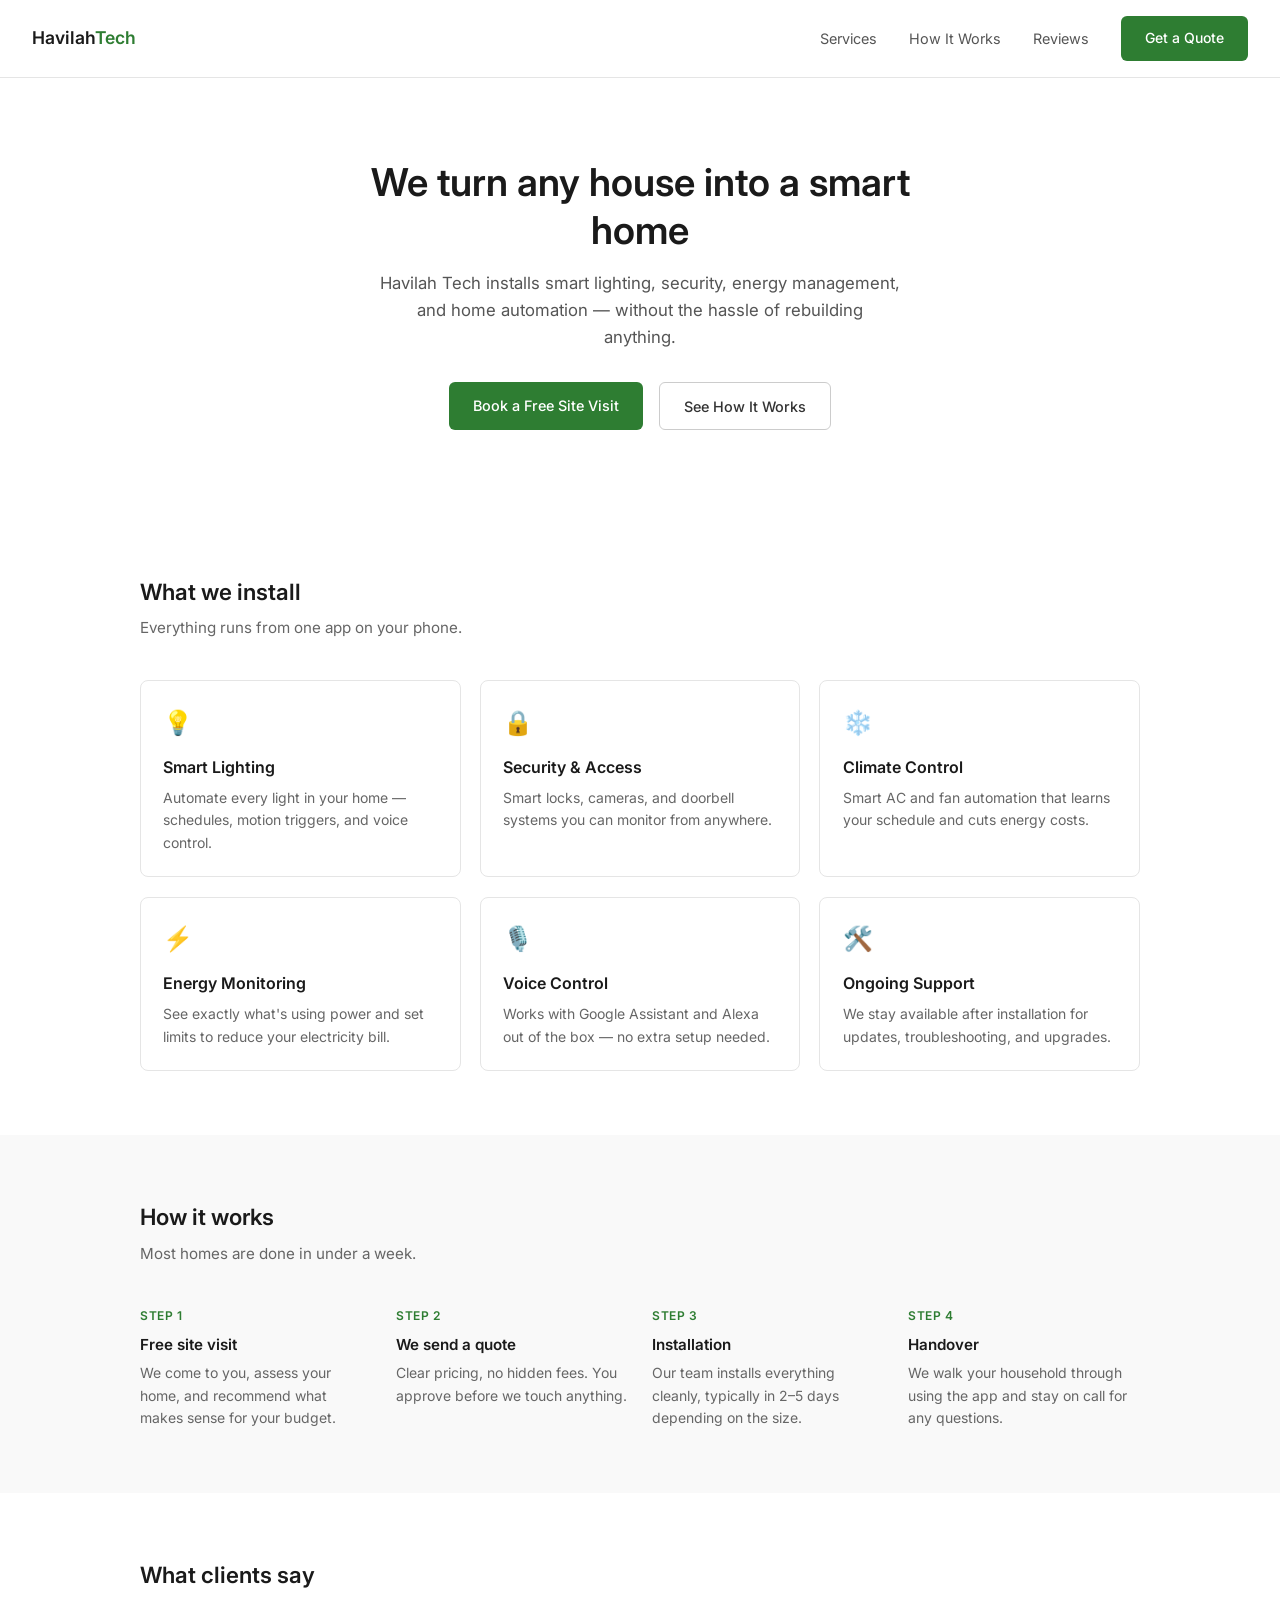
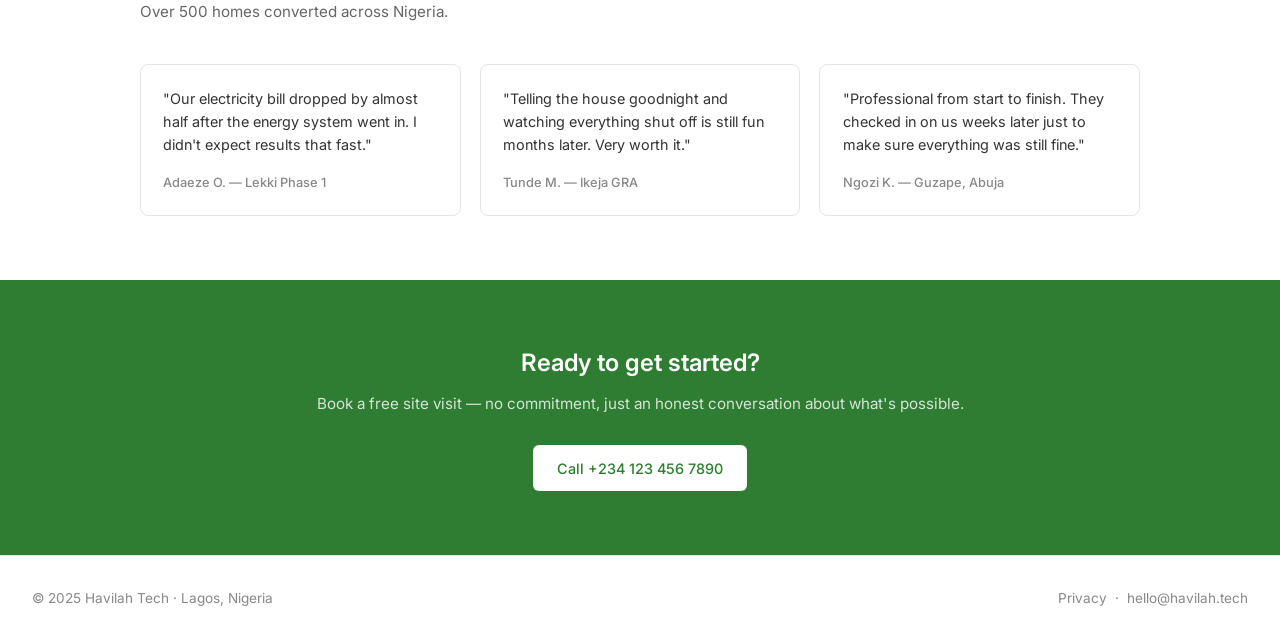
==== Day 1/havilah tech-landing.html @ f2fe2f76 "initial commit" ====
<!DOCTYPE html>
<html lang="en">
<head>
  <meta charset="UTF-8" />
  <meta name="viewport" content="width=device-width, initial-scale=1.0" />
  <title>Havilah Tech — Smart Home Conversions</title>
  <link rel="preconnect" href="https://fonts.googleapis.com" />
  <link href="https://fonts.googleapis.com/css2?family=Inter:wght@400;500;600&display=swap" rel="stylesheet" />
  <link rel="stylesheet" href="havilah tech landing.css">
</head>
<body>

  <nav>
    <div class="logo">Havilah<span>Tech</span></div>
    <ul id="nav-menu">
      <li><a href="#services">Services</a></li>
      <li><a href="#how">How It Works</a></li>
      <li><a href="#testimonials">Reviews</a></li>
      <li><a href="#contact" class="nav-btn btn">Get a Quote</a></li>
    </ul>
    <button class="menu-toggle" onclick="document.getElementById('nav-menu').classList.toggle('open')">☰</button>
  </nav>

  <!-- HERO -->
  <section class="hero">
    <h1>We turn any house into a smart home</h1>
    <p>Havilah Tech installs smart lighting, security, energy management, and home automation — without the hassle of rebuilding anything.</p>
    <div class="hero-actions">
      <a href="#contact" class="btn btn-green">Book a Free Site Visit</a>
      <a href="#how" class="btn btn-outline">See How It Works</a>
    </div>
  </section>

  <!-- SERVICES -->
  <section class="section" id="services">
    <div class="section-inner">
      <h2 class="section-title">What we install</h2>
      <p class="section-sub">Everything runs from one app on your phone.</p>
      <div class="services-grid">
        <div class="card">
          <div class="card-icon">💡</div>
          <h3>Smart Lighting</h3>
          <p>Automate every light in your home — schedules, motion triggers, and voice control.</p>
        </div>
        <div class="card">
          <div class="card-icon">🔒</div>
          <h3>Security & Access</h3>
          <p>Smart locks, cameras, and doorbell systems you can monitor from anywhere.</p>
        </div>
        <div class="card">
          <div class="card-icon">❄️</div>
          <h3>Climate Control</h3>
          <p>Smart AC and fan automation that learns your schedule and cuts energy costs.</p>
        </div>
        <div class="card">
          <div class="card-icon">⚡</div>
          <h3>Energy Monitoring</h3>
          <p>See exactly what's using power and set limits to reduce your electricity bill.</p>
        </div>
        <div class="card">
          <div class="card-icon">🎙️</div>
          <h3>Voice Control</h3>
          <p>Works with Google Assistant and Alexa out of the box — no extra setup needed.</p>
        </div>
        <div class="card">
          <div class="card-icon">🛠️</div>
          <h3>Ongoing Support</h3>
          <p>We stay available after installation for updates, troubleshooting, and upgrades.</p>
        </div>
      </div>
    </div>
  </section>

  <!-- HOW IT WORKS -->
  <section class="section how" id="how">
    <div class="section-inner">
      <h2 class="section-title">How it works</h2>
      <p class="section-sub">Most homes are done in under a week.</p>
      <div class="steps">
        <div class="step">
          <div class="step-num">STEP 1</div>
          <h3>Free site visit</h3>
          <p>We come to you, assess your home, and recommend what makes sense for your budget.</p>
        </div>
        <div class="step">
          <div class="step-num">STEP 2</div>
          <h3>We send a quote</h3>
          <p>Clear pricing, no hidden fees. You approve before we touch anything.</p>
        </div>
        <div class="step">
          <div class="step-num">STEP 3</div>
          <h3>Installation</h3>
          <p>Our team installs everything cleanly, typically in 2–5 days depending on the size.</p>
        </div>
        <div class="step">
          <div class="step-num">STEP 4</div>
          <h3>Handover</h3>
          <p>We walk your household through using the app and stay on call for any questions.</p>
        </div>
      </div>
    </div>
  </section>

  <!-- TESTIMONIALS -->
  <section class="section" id="testimonials">
    <div class="section-inner">
      <h2 class="section-title">What clients say</h2>
      <p class="section-sub">Over 500 homes converted across Nigeria.</p>
      <div class="testimonials-grid">
        <div class="testimonial">
          <p>"Our electricity bill dropped by almost half after the energy system went in. I didn't expect results that fast."</p>
          <div class="author">Adaeze O. — Lekki Phase 1</div>
        </div>
        <div class="testimonial">
          <p>"Telling the house goodnight and watching everything shut off is still fun months later. Very worth it."</p>
          <div class="author">Tunde M. — Ikeja GRA</div>
        </div>
        <div class="testimonial">
          <p>"Professional from start to finish. They checked in on us weeks later just to make sure everything was still fine."</p>
          <div class="author">Ngozi K. — Guzape, Abuja</div>
        </div>
      </div>
    </div>
  </section>

  <!-- CTA -->
  <section class="section cta" id="contact">
    <div class="section-inner">
      <h2>Ready to get started?</h2>
      <p>Book a free site visit — no commitment, just an honest conversation about what's possible.</p>
      <a href="tel:+2341234567890" class="btn btn-white">Call +234 123 456 7890</a>
    </div>
  </section>

  <footer>
    <div>© 2025 Havilah Tech · Lagos, Nigeria</div>
    <div>
      <a href="#">Privacy</a> &nbsp;·&nbsp;
      <a href="mailto:hello@havilah.tech">hello@havilah.tech</a>
    </div>
  </footer>

</body>
</html>
---- Day 1/havilah tech landing.css ----
* {
    box-sizing: border-box;
    margin: 0;
    padding: 0;
}

body {
    font-family: 'Inter', sans-serif;
    color: #1a1a1a;
    background: #fff;
    font-size: 16px;
    line-height: 1.6;
}

a {
    color: inherit;
    text-decoration: none;
}

img {
    display: block;
    max-width: 100%;
}

/* NAV */
nav {
    display: flex;
    justify-content: space-between;
    align-items: center;
    padding: 1rem 2rem;
    border-bottom: 1px solid #e5e5e5;
    position: sticky;
    top: 0;
    background: #fff;
    z-index: 10;
}

.logo {
    font-weight: 600;
    font-size: 1.1rem;
}

.logo span {
    color: #2e7d32;
}

nav ul {
    display: flex;
    list-style: none;
    gap: 2rem;
    align-items: center;
}

nav ul a {
    font-size: 0.9rem;
    color: #555;
}

nav ul a:hover {
    color: #1a1a1a;
}

.nav-btn {
    background: #2e7d32;
    color: #fff !important;
    padding: 0.5rem 1.1rem;
    border-radius: 6px;
    font-size: 0.875rem !important;
}

.nav-btn:hover {
    background: #256427;
}

/* mobile nav toggle */
.menu-toggle {
    display: none;
    background: none;
    border: none;
    cursor: pointer;
    font-size: 1.4rem;
    color: #1a1a1a;
}

/* HERO */
.hero {
    max-width: 700px;
    margin: 5rem auto;
    padding: 0 2rem;
    text-align: center;
}

.hero h1 {
    font-size: 2.4rem;
    font-weight: 600;
    line-height: 1.25;
    margin-bottom: 1rem;
}

.hero p {
    color: #555;
    font-size: 1.05rem;
    max-width: 520px;
    margin: 0 auto 2rem;
}

.hero-actions {
    display: flex;
    gap: 1rem;
    justify-content: center;
    flex-wrap: wrap;
}

.btn {
    padding: 0.7rem 1.5rem;
    border-radius: 6px;
    font-size: 0.9rem;
    font-weight: 500;
    cursor: pointer;
    border: none;
    display: inline-block;
}

.btn-green {
    background: #2e7d32;
    color: #fff;
}

.btn-green:hover {
    background: #256427;
}

.btn-outline {
    background: #fff;
    border: 1px solid #ccc;
    color: #333;
}

.btn-outline:hover {
    border-color: #999;
}

/* SERVICES */
.section {
    padding: 4rem 2rem;
}

.section-inner {
    max-width: 1000px;
    margin: 0 auto;
}

.section-title {
    font-size: 1.4rem;
    font-weight: 600;
    margin-bottom: 0.4rem;
}

.section-sub {
    color: #666;
    font-size: 0.95rem;
    margin-bottom: 2.5rem;
}

.services-grid {
    display: grid;
    grid-template-columns: repeat(auto-fit, minmax(260px, 1fr));
    gap: 1.2rem;
}

.card {
    border: 1px solid #e5e5e5;
    border-radius: 8px;
    padding: 1.4rem;
}

.card-icon {
    font-size: 1.5rem;
    margin-bottom: 0.8rem;
}

.card h3 {
    font-size: 1rem;
    font-weight: 600;
    margin-bottom: 0.4rem;
}

.card p {
    font-size: 0.875rem;
    color: #666;
}

/* HOW IT WORKS */
.how {
    background: #f9f9f9;
}

.steps {
    display: grid;
    grid-template-columns: repeat(auto-fit, minmax(200px, 1fr));
    gap: 1.5rem;
}

.step-num {
    font-size: 0.75rem;
    font-weight: 600;
    color: #2e7d32;
    letter-spacing: 0.05em;
    margin-bottom: 0.5rem;
}

.step h3 {
    font-size: 0.95rem;
    font-weight: 600;
    margin-bottom: 0.3rem;
}

.step p {
    font-size: 0.875rem;
    color: #666;
}

/* TESTIMONIALS */
.testimonials-grid {
    display: grid;
    grid-template-columns: repeat(auto-fit, minmax(260px, 1fr));
    gap: 1.2rem;
}

.testimonial {
    border: 1px solid #e5e5e5;
    border-radius: 8px;
    padding: 1.4rem;
}

.testimonial p {
    font-size: 0.9rem;
    color: #333;
    margin-bottom: 1rem;
}

.author {
    font-size: 0.8rem;
    color: #888;
    font-weight: 500;
}

/* CTA */
.cta {
    background: #2e7d32;
    color: #fff;
    text-align: center;
}

.cta h2 {
    font-size: 1.5rem;
    font-weight: 600;
    margin-bottom: 0.6rem;
}

.cta p {
    color: rgba(255, 255, 255, 0.8);
    font-size: 0.95rem;
    margin-bottom: 1.8rem;
}

.btn-white {
    background: #fff;
    color: #2e7d32;
}

.btn-white:hover {
    background: #f0f0f0;
}

/* FOOTER */
footer {
    border-top: 1px solid #e5e5e5;
    padding: 2rem;
    display: flex;
    justify-content: space-between;
    align-items: center;
    flex-wrap: wrap;
    gap: 1rem;
    font-size: 0.85rem;
    color: #888;
}

footer a {
    color: #888;
}

footer a:hover {
    color: #1a1a1a;
}

/* RESPONSIVE */
@media (max-width: 600px) {
    nav ul {
        display: none;
    }

    nav ul.open {
        display: flex;
        flex-direction: column;
        position: absolute;
        top: 57px;
        left: 0;
        right: 0;
        background: #fff;
        border-bottom: 1px solid #e5e5e5;
        padding: 1rem 2rem;
        gap: 1rem;
        align-items: flex-start;
    }

    .menu-toggle {
        display: block;
    }

    .hero h1 {
        font-size: 1.8rem;
    }

    footer {
        flex-direction: column;
        align-items: flex-start;
    }
}
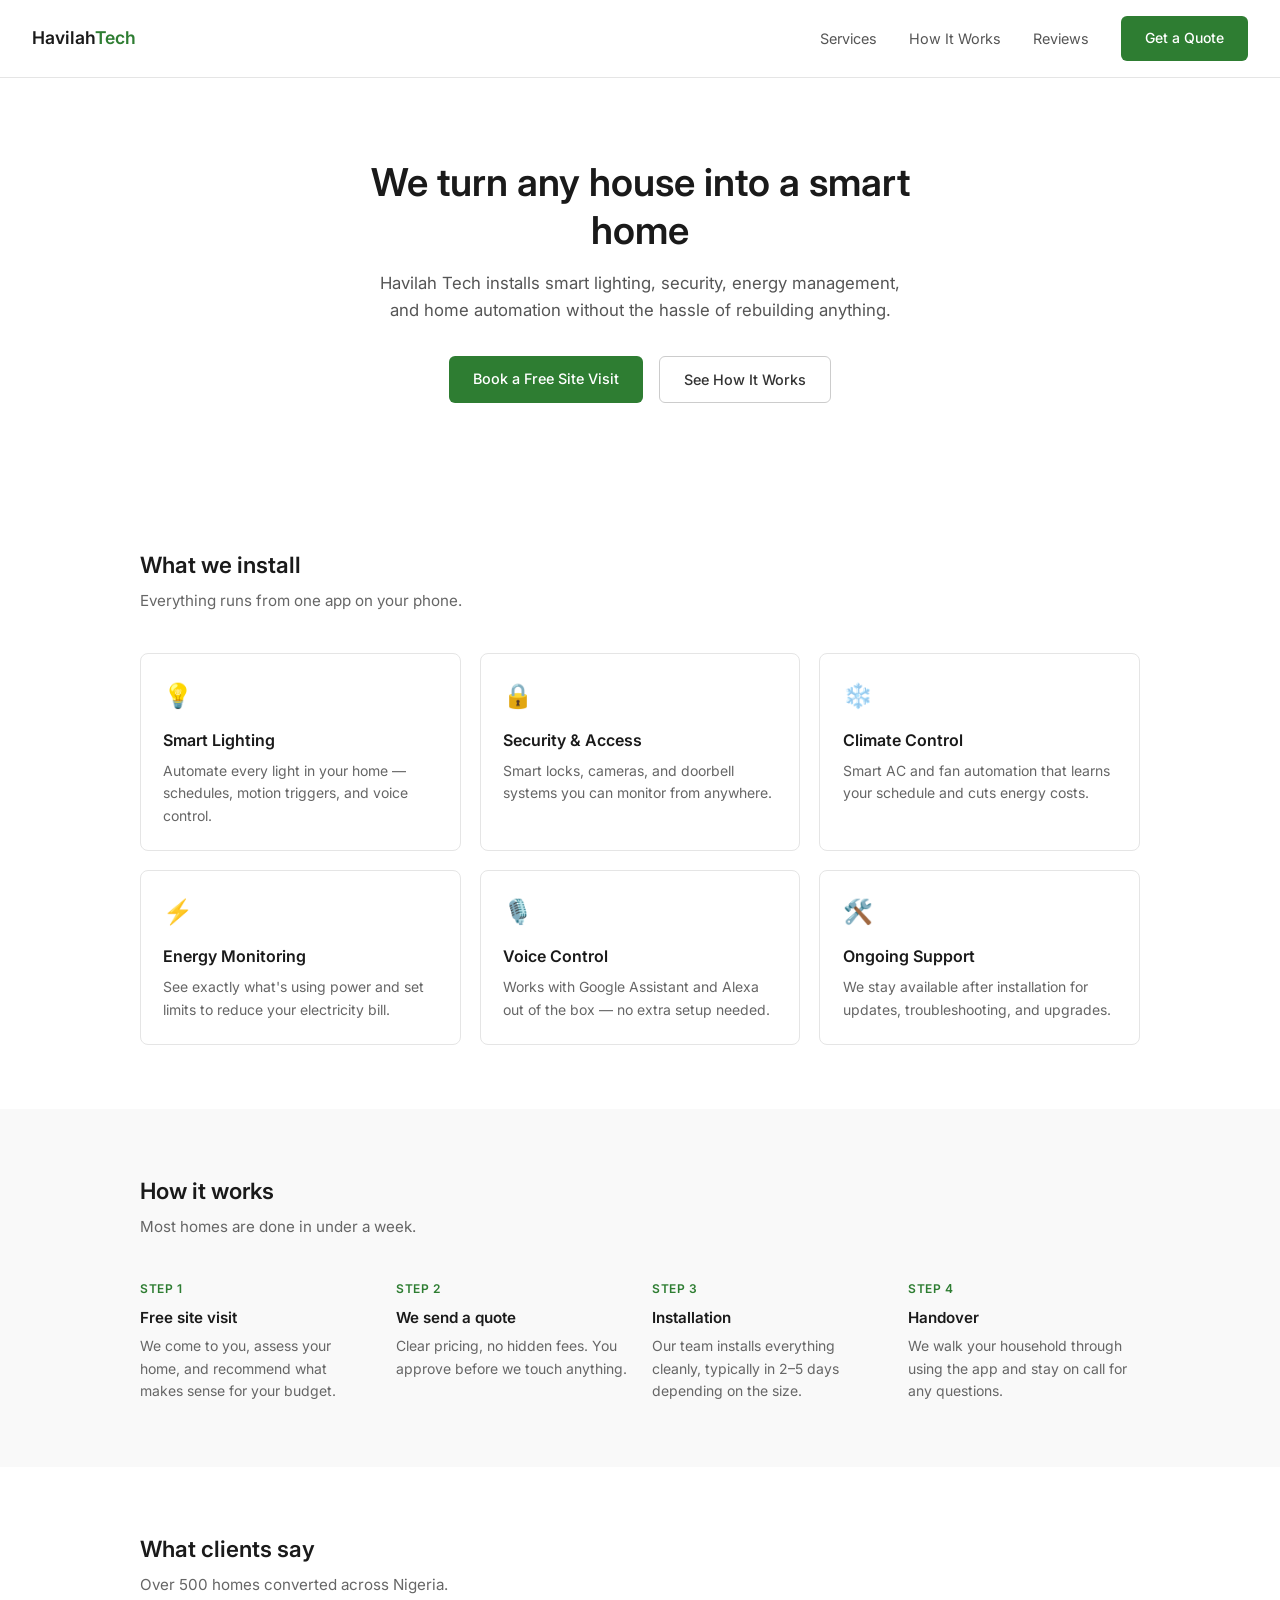
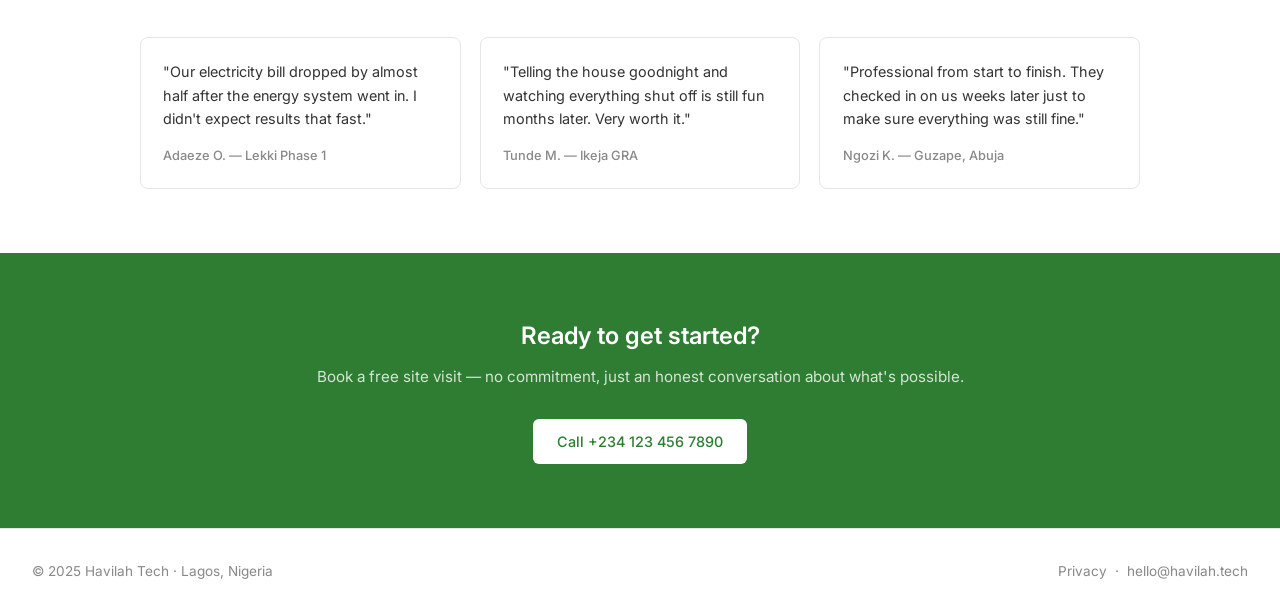
==== commit 6b04ffab: "more changes" ====
--- a/Day 1/havilah tech-landing.html
+++ b/Day 1/havilah tech-landing.html
@@ -24,7 +24,7 @@
   <!-- HERO -->
   <section class="hero">
     <h1>We turn any house into a smart home</h1>
-    <p>Havilah Tech installs smart lighting, security, energy management, and home automation — without the hassle of rebuilding anything.</p>
+    <p>Havilah Tech installs smart lighting, security, energy management, and home automation without the hassle of rebuilding anything.</p>
     <div class="hero-actions">
       <a href="#contact" class="btn btn-green">Book a Free Site Visit</a>
       <a href="#how" class="btn btn-outline">See How It Works</a>
